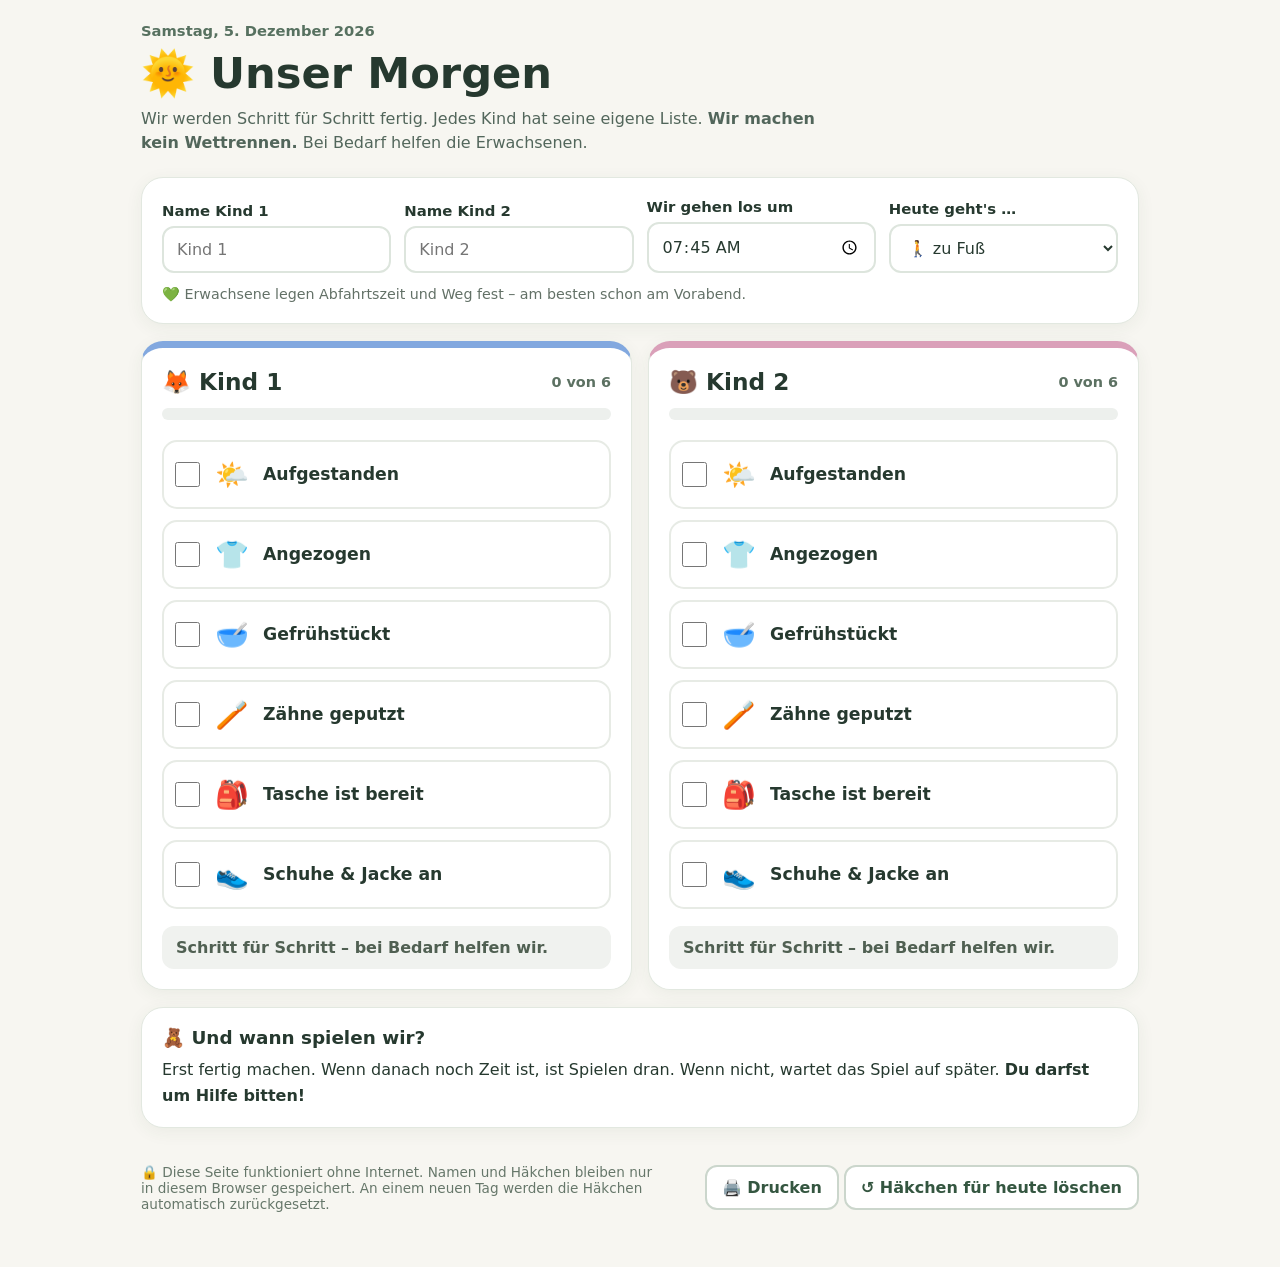
==== morgen_checkliste_2_kinder.html @ 29d59b6b "Originalfassung aus ZIP als Referenz" ====
<!doctype html>
<html lang="de">
<head>
  <meta charset="utf-8">
  <meta name="viewport" content="width=device-width, initial-scale=1">
  <meta name="theme-color" content="#f7f6f1">
  <title>Unser Morgen – Checkliste für zwei Kinder</title>
  <style>
    :root{font-family:system-ui,-apple-system,BlinkMacSystemFont,"Segoe UI",sans-serif;color:#26392f;background:#f7f6f1;font-synthesis:none}
    *{box-sizing:border-box}body{margin:0}main{max-width:1030px;margin:auto;padding:22px 16px 42px}
    h1{font-size:clamp(1.8rem,4.5vw,2.7rem);margin:.2em 0}.sub{color:#52665b;max-width:70ch;line-height:1.5;margin:8px 0 22px}
    .top,.card,.tip{background:#fff;border:1px solid #e2e8e0;border-radius:22px;box-shadow:0 4px 17px #334c3710}
    .top{padding:20px;margin-bottom:17px}.settings{display:flex;flex-wrap:wrap;align-items:end;gap:13px}.field{display:grid;gap:6px;flex:1;min-width:160px}
    label{font-size:.93rem;font-weight:700}input,select{width:100%;border:2px solid #dde5dd;border-radius:12px;padding:12px 13px;background:#fff;color:#26392f;font:inherit;min-height:47px}
    input:focus-visible,select:focus-visible,button:focus-visible{outline:3px solid #adbdff;outline-offset:2px}
    .hint{margin:13px 0 0;color:#637167;font-size:.89rem}.date{font-size:.92rem;font-weight:650;color:#577160}
    .cards{display:grid;grid-template-columns:repeat(2,minmax(0,1fr));gap:16px}
    .card{padding:20px;min-width:0}.card.a{border-top:7px solid #82a8df}.card.b{border-top:7px solid #daa0b9}
    .kid-title{display:flex;justify-content:space-between;align-items:center;gap:10px}.kid-title h2{margin:0;font-size:1.45rem}
    .count{font-variant-numeric:tabular-nums;font-size:.9rem;font-weight:700;color:#5c7162}.bar{height:12px;background:#edf0ed;border-radius:15px;overflow:hidden;margin:12px 0 20px}
    .fill{height:100%;width:0;transition:width .15s ease;background:#8eacdf}.b .fill{background:#df9fbb}
    .tasks{display:grid;gap:11px}.task{display:flex;align-items:center;gap:13px;border:2px solid #e7ebe5;border-radius:15px;padding:11px;min-height:69px;cursor:pointer;user-select:none;background:#fff;transition:background .12s,border-color .12s}
    .task:hover{background:#f8faf8}.task.done{background:#edf7ef;border-color:#a8d4ae}.task input{width:25px;height:25px;min-height:25px;flex:none;margin:0;accent-color:#44865a;cursor:pointer}.emoji{font-size:1.7rem;width:37px;text-align:center;flex:none}.task-text{font-size:1.08rem;font-weight:650;line-height:1.35}.done .task-text{text-decoration:line-through;text-decoration-thickness:1px;text-decoration-color:#769d7c;color:#65806e}
    .ready{padding:12px 14px;margin-top:17px;border-radius:12px;background:#f0f2ef;color:#506052;font-weight:700}.ready.yes{background:#dbf2df;color:#265b35}
    .tip{margin-top:17px;padding:19px 20px}.tip h2{font-size:1.15rem;margin:0 0 8px}.tip p{margin:0;line-height:1.6}
    .footer{display:flex;flex-wrap:wrap;align-items:center;justify-content:space-between;gap:12px;margin-top:22px}.privacy{font-size:.85rem;color:#66776a;max-width:60ch}
    button{border:2px solid #cbd6cc;border-radius:12px;background:white;color:#345640;padding:11px 15px;font:inherit;font-weight:700;cursor:pointer;min-height:44px}
    button:hover{background:#edf4ee}.status{padding:13px 16px;background:#e5f3e7;border-radius:14px;font-weight:800;margin-top:17px;display:none}.status.visible{display:block}
    @media(max-width:660px){main{padding:15px 12px 30px}.cards{grid-template-columns:1fr}.card,.top{padding:16px}}
    @media print{body{background:#fff}.top,.footer{box-shadow:none}.cards{grid-template-columns:1fr 1fr}.card{break-inside:avoid}.hint,.footer button{display:none}.task{min-height:54px}}
  </style>
</head>
<body>
<main>
  <header>
    <div class="date" id="date"></div>
    <h1>🌞 Unser Morgen</h1>
    <p class="sub">Wir werden Schritt für Schritt fertig. Jedes Kind hat seine eigene Liste. <strong>Wir machen kein Wettrennen.</strong> Bei Bedarf helfen die Erwachsenen.</p>
  </header>
  <section class="top" aria-label="Unser Morgenplan">
    <div class="settings">
      <div class="field"><label for="name0">Name Kind 1</label><input id="name0" type="text" maxlength="28" autocomplete="off" placeholder="Kind 1"></div>
      <div class="field"><label for="name1">Name Kind 2</label><input id="name1" type="text" maxlength="28" autocomplete="off" placeholder="Kind 2"></div>
      <div class="field"><label for="departure">Wir gehen los um</label><input type="time" id="departure" value="07:45"></div>
      <div class="field"><label for="transport">Heute geht's …</label><select id="transport"><option value="🚶 zu Fuß">🚶 zu Fuß</option><option value="🚲 mit dem Fahrrad">🚲 mit dem Fahrrad</option><option value="🛴 mit dem Roller">🛴 mit dem Roller</option><option value="🚗 mit dem Auto">🚗 mit dem Auto</option><option value="🚌 mit Bus oder Bahn">🚌 mit Bus oder Bahn</option></select></div>
    </div>
    <p class="hint">💚 Erwachsene legen Abfahrtszeit und Weg fest – am besten schon am Vorabend.</p>
  </section>
  <div class="cards" id="cards">
    <section class="card a" aria-label="Checkliste Kind 1">
      <div class="kid-title"><h2 id="heading0">🦊 Kind 1</h2><span class="count" id="count0" aria-live="polite">0 von 6</span></div>
      <div class="bar" role="progressbar" aria-label="Fortschritt Kind 1" aria-valuemin="0" aria-valuemax="6" aria-valuenow="0" id="progress0"><div class="fill" id="fill0"></div></div>
      <div class="tasks" id="tasks0"></div><div class="ready" id="ready0" role="status">Schritt für Schritt – du schaffst das!</div>
    </section>
    <section class="card b" aria-label="Checkliste Kind 2">
      <div class="kid-title"><h2 id="heading1">🐻 Kind 2</h2><span class="count" id="count1" aria-live="polite">0 von 6</span></div>
      <div class="bar" role="progressbar" aria-label="Fortschritt Kind 2" aria-valuemin="0" aria-valuemax="6" aria-valuenow="0" id="progress1"><div class="fill" id="fill1"></div></div>
      <div class="tasks" id="tasks1"></div><div class="ready" id="ready1" role="status">Schritt für Schritt – du schaffst das!</div>
    </section>
  </div>
  <div class="status" id="allReady" role="status">🎉 Beide sind startklar! Jetzt können wir gemeinsam los.</div>
  <section class="tip">
    <h2>🧸 Und wann spielen wir?</h2>
    <p>Erst fertig machen. Wenn danach noch Zeit ist, ist Spielen dran. Wenn nicht, wartet das Spiel auf später. <strong>Du darfst um Hilfe bitten!</strong></p>
  </section>
  <div class="footer">
    <p class="privacy">🔒 Diese Seite funktioniert ohne Internet. Namen und Häkchen bleiben nur in diesem Browser gespeichert. An einem neuen Tag werden die Häkchen automatisch zurückgesetzt.</p>
    <div><button type="button" id="print">🖨️ Drucken</button> <button type="button" id="reset">↺ Häkchen für heute löschen</button></div>
  </div>
</main>
<script>
'use strict';
const KEY='morgenplan-zwei-kinder-v1';
const steps=[['🌤️','Aufgestanden'],['👕','Angezogen'],['🥣','Gefrühstückt'],['🪥','Zähne geputzt'],['🎒','Tasche ist bereit'],['👟','Schuhe & Jacke an']];
const $=id=>document.getElementById(id);
function localDate(){const d=new Date();return [d.getFullYear(),String(d.getMonth()+1).padStart(2,'0'),String(d.getDate()).padStart(2,'0')].join('-');}
const defaults=()=>({date:localDate(),names:['',''],departure:'07:45',transport:'🚶 zu Fuß',checked:[Array(steps.length).fill(false),Array(steps.length).fill(false)]});
function load(){let saved;try{saved=JSON.parse(localStorage.getItem(KEY)||'null')}catch(e){}const fresh=defaults();if(!saved||typeof saved!=='object')return fresh;
  if(Array.isArray(saved.names))fresh.names=saved.names.slice(0,2).map(x=>typeof x==='string'?x:'');
  if(typeof saved.departure==='string'&&/^\d{2}:\d{2}$/.test(saved.departure))fresh.departure=saved.departure;
  if([...$('transport').options].some(o=>o.value===saved.transport))fresh.transport=saved.transport;
  if(saved.date===fresh.date&&Array.isArray(saved.checked))fresh.checked=[0,1].map(i=>Array.isArray(saved.checked[i])?steps.map((_,j)=>saved.checked[i][j]===true):Array(steps.length).fill(false));
  return fresh;
}
let state=load();
function save(){try{localStorage.setItem(KEY,JSON.stringify(state))}catch(e){/* private mode: usable without saving */}}
function syncDay(){if(state.date!==localDate()){state.date=localDate();state.checked=[Array(steps.length).fill(false),Array(steps.length).fill(false)];save();render();}}
function render(){
  const now=new Date();$('date').textContent=new Intl.DateTimeFormat('de-DE',{weekday:'long',day:'numeric',month:'long',year:'numeric'}).format(now);
  for(let i=0;i<2;i++){
    const name=state.names[i].trim()||`Kind ${i+1}`;
    $('heading'+i).textContent=(i===0?'🦊 ':'🐻 ')+name;
    const checked=state.checked[i].filter(Boolean).length;
    $('count'+i).textContent=checked+' von '+steps.length;
    $('fill'+i).style.width=(checked/steps.length*100)+'%';
    $('progress'+i).setAttribute('aria-valuenow',String(checked));
    $('progress'+i).setAttribute('aria-label','Fortschritt '+name);
    const container=$('tasks'+i);container.replaceChildren();
    steps.forEach(([emoji,description],j)=>{
      const label=document.createElement('label');label.className='task'+(state.checked[i][j]?' done':'');
      const input=document.createElement('input');input.type='checkbox';input.checked=state.checked[i][j];input.setAttribute('aria-label',name+': '+description);
      input.addEventListener('change',()=>{state.checked[i][j]=input.checked;save();render();});
      const pic=document.createElement('span');pic.className='emoji';pic.textContent=emoji;pic.setAttribute('aria-hidden','true');
      const words=document.createElement('span');words.className='task-text';words.textContent=description;
      label.append(input,pic,words);container.append(label);
    });
    $('ready'+i).textContent=checked===steps.length?'🌟 '+name+' ist startklar!':'Schritt für Schritt – bei Bedarf helfen wir.';
    $('ready'+i).classList.toggle('yes',checked===steps.length);
  }
  $('allReady').classList.toggle('visible',state.checked.every(items=>items.every(Boolean)));
}
for(let i=0;i<2;i++){$('name'+i).value=state.names[i];$('name'+i).addEventListener('input',e=>{state.names[i]=e.target.value.slice(0,28);save();render();});}
$('departure').value=state.departure;$('departure').addEventListener('change',e=>{state.departure=e.target.value;save();});
$('transport').value=state.transport;$('transport').addEventListener('change',e=>{state.transport=e.target.value;save();});
$('reset').addEventListener('click',()=>{if(confirm('Alle Häkchen für heute löschen? Die Namen und der Plan bleiben erhalten.')){state.checked=[Array(steps.length).fill(false),Array(steps.length).fill(false)];save();render();}});
$('print').addEventListener('click',()=>window.print());
render();save();document.addEventListener('visibilitychange',()=>{if(!document.hidden)syncDay();});setInterval(syncDay,60*1000);
</script>
</body>
</html>
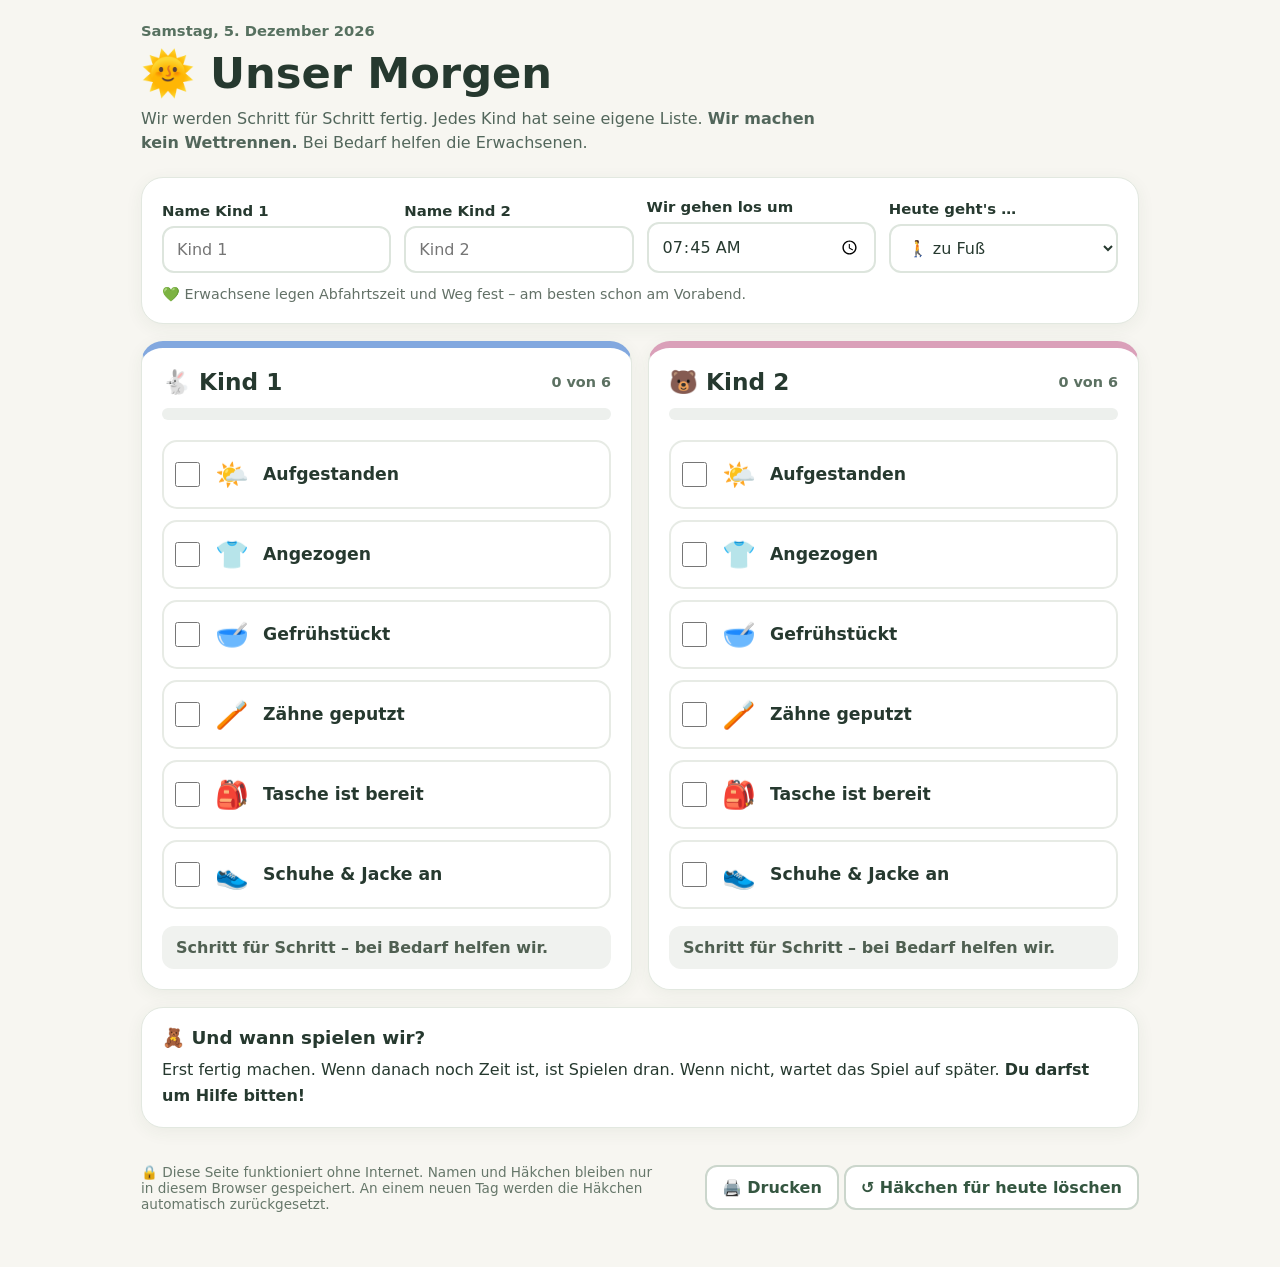
==== commit a1b818a2: "Aktuelle Morgenregeln und Checkliste übernehmen" ====
--- a/morgen_checkliste_2_kinder.html
+++ b/morgen_checkliste_2_kinder.html
@@ -48,7 +48,7 @@
   </section>
   <div class="cards" id="cards">
     <section class="card a" aria-label="Checkliste Kind 1">
-      <div class="kid-title"><h2 id="heading0">🦊 Kind 1</h2><span class="count" id="count0" aria-live="polite">0 von 6</span></div>
+      <div class="kid-title"><h2 id="heading0">🐇 Kind 1</h2><span class="count" id="count0" aria-live="polite">0 von 6</span></div>
       <div class="bar" role="progressbar" aria-label="Fortschritt Kind 1" aria-valuemin="0" aria-valuemax="6" aria-valuenow="0" id="progress0"><div class="fill" id="fill0"></div></div>
       <div class="tasks" id="tasks0"></div><div class="ready" id="ready0" role="status">Schritt für Schritt – du schaffst das!</div>
     </section>
@@ -89,7 +89,7 @@
   const now=new Date();$('date').textContent=new Intl.DateTimeFormat('de-DE',{weekday:'long',day:'numeric',month:'long',year:'numeric'}).format(now);
   for(let i=0;i<2;i++){
     const name=state.names[i].trim()||`Kind ${i+1}`;
-    $('heading'+i).textContent=(i===0?'🦊 ':'🐻 ')+name;
+    $('heading'+i).textContent=(i===0?'🐇 ':'🐻 ')+name;
     const checked=state.checked[i].filter(Boolean).length;
     $('count'+i).textContent=checked+' von '+steps.length;
     $('fill'+i).style.width=(checked/steps.length*100)+'%';
